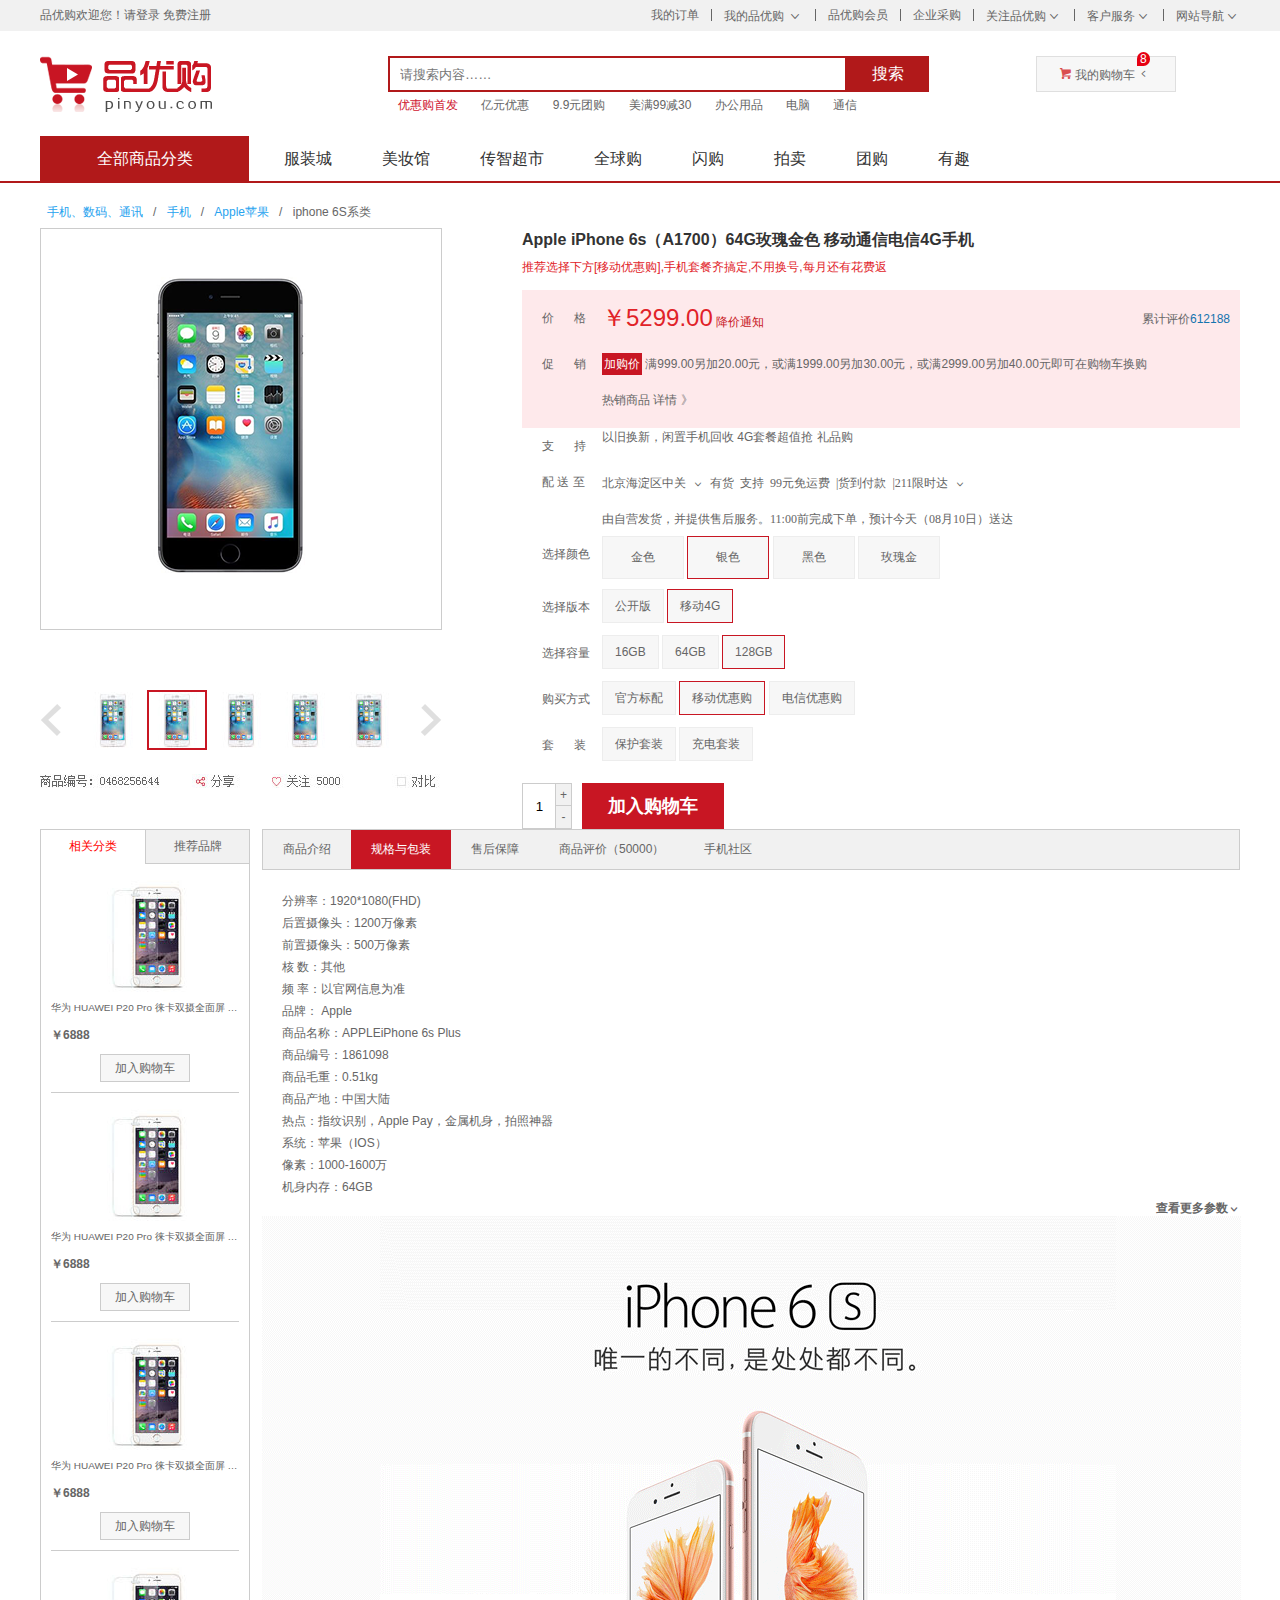
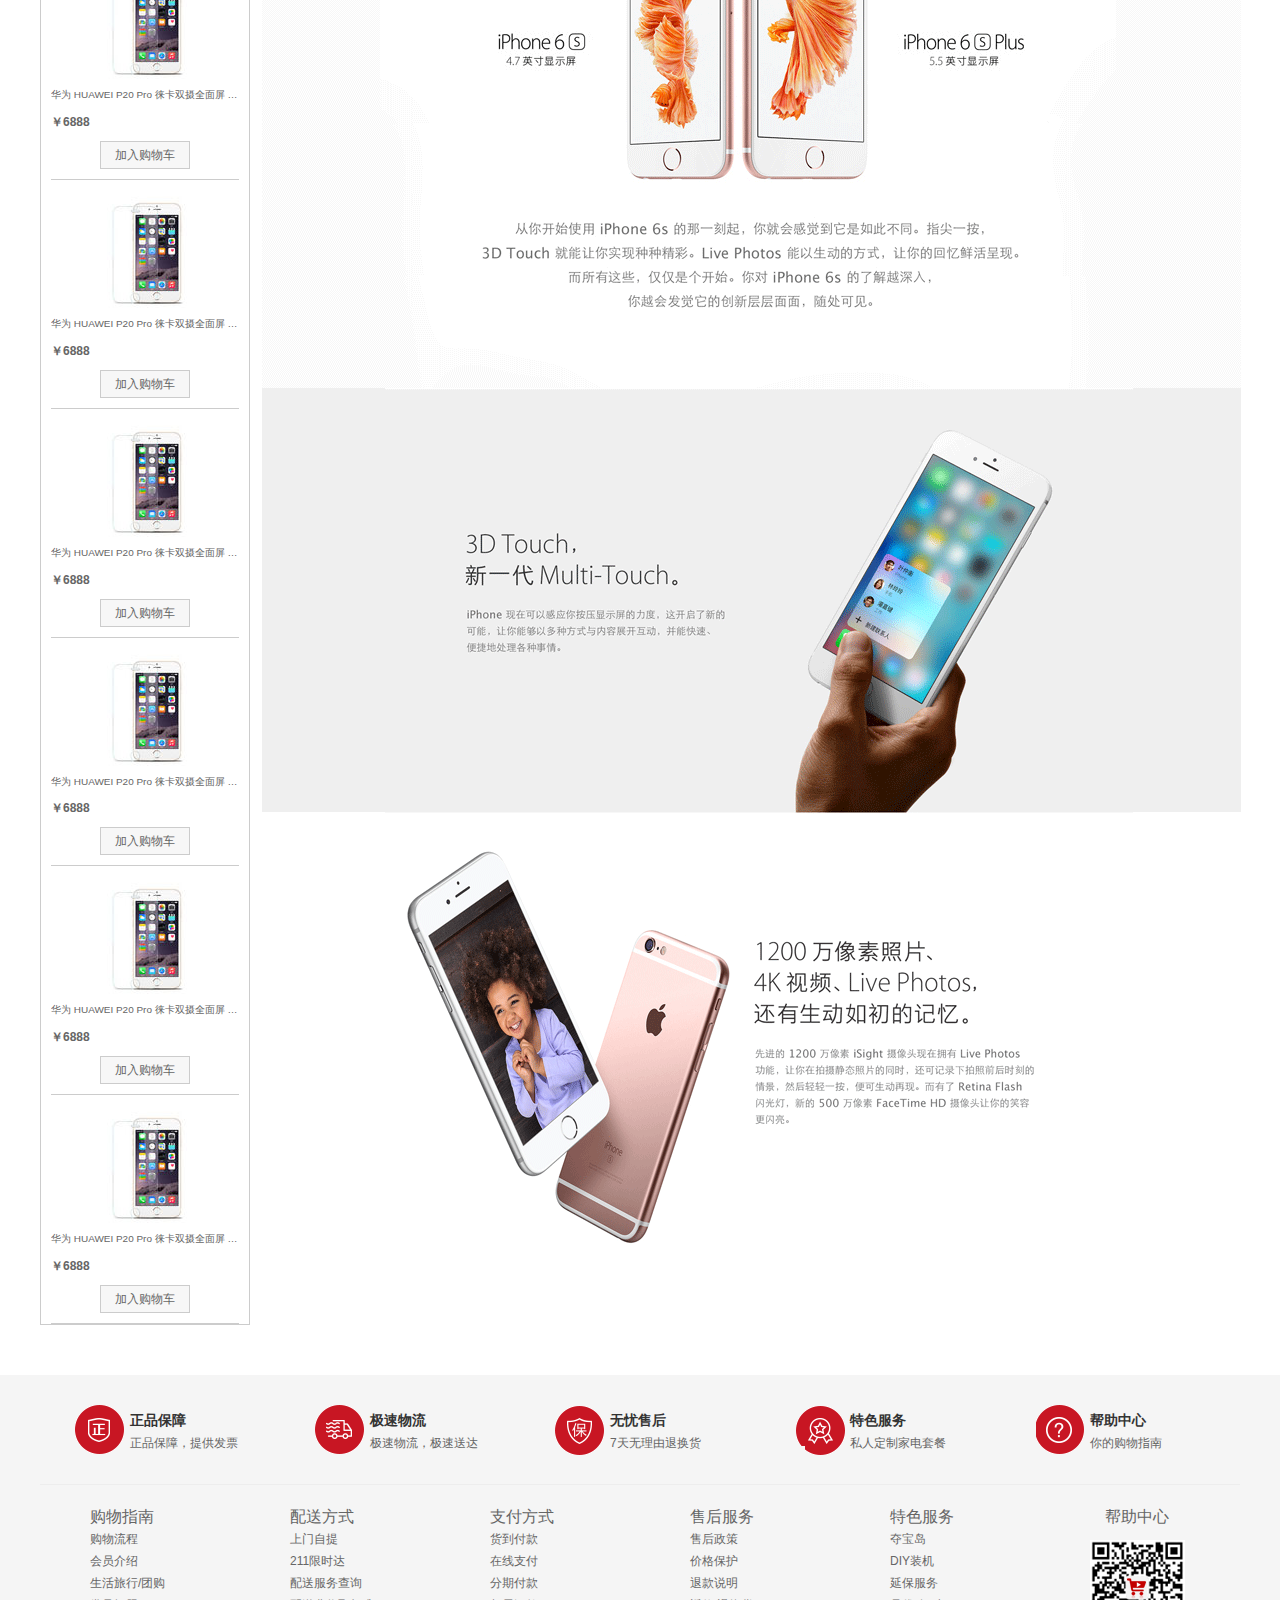
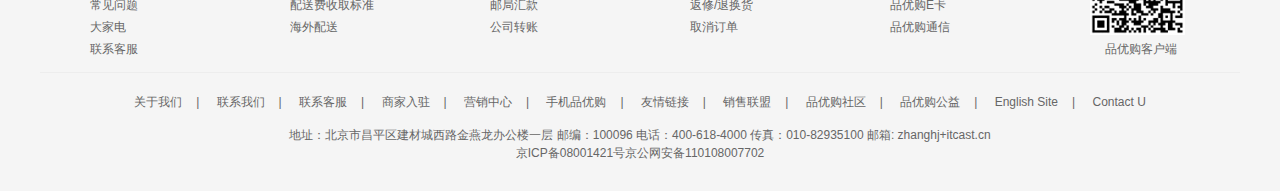
==== detail.html @ 208a44cd "test" ====
<!DOCTYPE html>
<html lang="en">
<head>
	<meta charset="UTF-8">
	<title>手机详情页！</title>
	<meta name="description" content="品优购pyg.COM-专业的综合网上购物商城,销售家电、数码通讯、电脑、家居百货、服装服饰、母婴、图书、食品等数万个品牌优质商品.便捷、诚信的服务,为您提供愉悦的网上购物体验！" />
	<meta name="keywords" content="网上购物,网上商城,手机,电脑,笔记本,MP3,CD,VCD,DV,相机,数码,配件,手表,存储卡,品优购" />
	<!-- 引入favicon.ico网页图标 -->
	<link rel="shortcut icon" href="favicon.ico" type="image/x-icon"/>
	<!-- 引入css 初始化的css文件 -->
	<link rel="stylesheet" href="css/base.css">
	<!-- 引入公共样式的css文件 -->
	<link rel="stylesheet" href="css/common.css">
	<!-- 引入详情页的css文件 -->
	<link rel="stylesheet" href="css/detail.css">
</head>
<body>
	<!-- 顶部快捷导航栏start -->
	<div class="shortcut">
		<div class="w">
			<div class="fl">
				<ul>
					<li>品优购欢迎您！</li>
					<li>
						<a href="login.html">请登录</a>
						<a href="register.html">免费注册</a>
					</li>
				</ul>
			</div>
			<div class="fr">
				<ul>
					<li><a href="#">我的订单</a></li>
					<li class="spacer"></li>
					<li>
						<a href="#">我的品优购</a>
						<i class="icomoon"></i>
					</li>
					<li class="spacer"></li>
					<li><a href="#">品优购会员</a></li>
					<li class="spacer"></li>
					<li><a href="#">企业采购</a></li>
					<li class="spacer"></li>
					<li><a href="#">关注品优购</a><i class="icomoon"></i></li>
					<li class="spacer"></li>
					<li><a href="#">客户服务</a><i class="icomoon"></i></li>
					<li class="spacer"></li>
					<li><a href="#">网站导航</a><i class="icomoon"></i></li>
				</ul>
			</div>
		</div>
	</div>
	<!-- 顶部快捷导航栏end -->
	<!-- header start -->
	
	<div class="header w">
		<!-- logo -->
		<div class="logo">
			<h1>
				<a href="index.html" title="品优购">品优购</a>
			</h1>
		</div>
		<!-- search -->
		<div class="search">
			<input type="text" class="text" placeholder="请搜索内容……">
			<button class="btn">搜索</button>
		</div>
		<!-- hotwords -->
		<div class="hotwords">
			<a href="#" class="stylered">优惠购首发</a>
			<a href="#">亿元优惠</a>
			<a href="#">9.9元团购</a>
			<a href="#">美满99减30</a>
			<a href="#">办公用品</a>
			<a href="#">电脑</a>
			<a href="#">通信</a>
		</div>
		<!-- shopcar -->
		<div class="shopcar">
			<i class="car"></i>我的购物车<i class="arrow"></i>
			<i class="count">8</i>
		</div>
	</div>
	<!-- header end -->
	<!-- nav start -->
	<div class="nav">
		<div class="w">
			<div class="dropdown fl">
				<div class="dt">全部商品分类</div>
				<div class="dd" style="display: none">
					<ul>
						<li class="menu_item"><a href="#">家用电器</a><i></i></li>
						<li class="menu_item">
							<a href="#">手机</a>、
							<a href="#">数码</a>、
							<a href="#">通信</a>
							<i></i>
						</li>
						<li class="menu_item">
							<a href="#">电脑</a>、
							<a href="#">办公</a>
							<i></i>
						</li>
						<li class="menu_item">
							<a href="#">家居</a>、
							<a href="#">家具</a>、
							<a href="#">家装</a>、
							<a href="#">厨具</a>
							<i></i>
						</li>
						<li class="menu_item">
							<a href="#">男装</a>、
							<a href="#">女装</a>、
							<a href="#">童装</a>、
							<a href="#">内衣</a>			
							<i></i>
						</li>
						<li class="menu_item">
							<a href="#">个户化妆</a>、
							<a href="#">清洁用品</a>、
							<a href="#">宠物</a>
							<i></i>
						</li>
						<li class="menu_item">
							<a href="#">鞋靴</a>、
							<a href="#">箱包</a>、
							<a href="#">珠宝</a>、
							<a href="#">奢侈品</a>
							<i></i>
						</li>
						<li class="menu_item">
							<a href="#">运动户外</a>、
							<a href="#">钟表</a>
							<i></i>
						</li>
						<li class="menu_item">
							<a href="#">汽车</a>、
							<a href="#">汽车用品</a>
							<i></i>
						</li>
						<li class="menu_item">
							<a href="#">母婴</a>、
							<a href="#">玩具乐器</a>
							<i></i>
						</li>
						<li class="menu_item">
							<a href="#">食品</a>、
							<a href="#">酒类</a>、
							<a href="#">生鲜</a>、
							<a href="#">特产</a>
							<i></i>
						</li>
						<li class="menu_item">
							<a href="#">医药保健</a>
							<i></i>
						</li>
						<li class="menu_item">
							<a href="#">图书</a>、
							<a href="#">音像</a>、
							<a href="#">电子书</a>
							<i></i>
						</li>
						<li class="menu_item">
							<a href="#">彩票</a>、
							<a href="#">旅行</a>、
							<a href="#">充值</a>、
							<a href="#">票务</a>
							<i></i>
						</li>
						<li class="menu_item">
							<a href="#">理财</a>、
							<a href="#">众筹</a>、
							<a href="#">白条</a>、
							<a href="#">保险</a>
							<i></i>
						</li>
					</ul>
				</div>
			</div>
			<div class="navitems fl">
				<ul>
					<li><a href="#">服装城</a></li>
					<li><a href="#">美妆馆</a></li>
					<li><a href="#">传智超市</a></li>
					<li><a href="#">全球购</a></li>
					<li><a href="#">闪购</a></li>
					<li><a href="#">拍卖</a></li>
					<li><a href="#">团购</a></li>
					<li><a href="#">有趣</a></li>
				</ul>
			</div>
		</div>
	</div>
	<!-- nav end -->

	<!-- 详情页内容 start -->
	<div class="de_container w">
		<!-- 面包屑导航 -->
		<div class="crumb_wrap">
			<a href="#">手机、数码、通讯</a>/
			<a href="#">手机</a>/
			<a href="#">Apple苹果</a>/
			<a href="#">iphone 6S系类</a>
		</div>
		<!-- 产品介绍模块 -->
		<div class="product_intro clearfix">
			<!-- 预览区域 -->
			<div class="preview_wrap fl">
				<div class="preview_img">
					<img src="upload/s3.png" alt="">
				</div>
				<div class="preview_list">
					<a href="#" class="arrow_prev"></a>
					<a href="#" class="arrow_next"></a>
					<ul class="list_item">
						<li>
							<img src="upload/pre.jpg" alt="">
						</li>
						<li class="current">
							<img src="upload/pre.jpg" alt="">
						</li>
						<li>
							<img src="upload/pre.jpg" alt="">
						</li>
						<li>
							<img src="upload/pre.jpg" alt="">
						</li>
						<li>
							<img src="upload/pre.jpg" alt="">
						</li>
					</ul>
					<div class="downdetail">
						<img src="upload/detail.jpg" alt="">
					</div>
				</div>
			</div>
			<!-- 产品详细信息 -->
			<div class="itemInfo_wrap fr">
				<div class="sku_name">
					Apple iPhone 6s（A1700）64G玫瑰金色 移动通信电信4G手机
				</div>
				<div class="news">
					推荐选择下方[移动优惠购],手机套餐齐搞定,不用换号,每月还有花费返
				</div>
				<div class="summary">
					<dl class="summary_price">
						<dt>价&nbsp;&nbsp;&nbsp;&nbsp;&nbsp;&nbsp;格</dt>
						<dd>
							<i class="price">￥5299.00</i> 
							<a href="#">降价通知</a> 
							<div class="remark">累计评价<i>612188</i></div>
						</dd>
					</dl>
					<dl class="summary_promottion">
						<dt>促&nbsp;&nbsp;&nbsp;&nbsp;&nbsp;&nbsp;销</dt>
						<dd>
							<em>加购价</em>
							满999.00另加20.00元，或满1999.00另加30.00元，或满2999.00另加40.00元即可在购物车换购热销商品  详情 》
						</dd>
					</dl>
					<dl class="summary_support">
						<dt>支&nbsp;&nbsp;&nbsp;&nbsp;&nbsp;&nbsp;持</dt>
						<dd>以旧换新，闲置手机回收  4G套餐超值抢  礼品购</dd>
					</dl>
					<dl class="summary_stock">
						<dt>配 送 至</dt>
						<dd>北京海淀区中关     有货    支持  99元免运费 |货到付款 |211限时达   <br>由自营发货，并提供售后服务。11:00前完成下单，预计今天（08月10日）送达</dd>
					</dl>
					<dl class="choose_color">
						<dt>选择颜色</dt>
						<dd>
							<a href="javascript:;">金色</a>
							<a href="javascript:;" class="current">银色</a>
							<a href="javascript:;">黑色</a>
							<a href="javascript:;">玫瑰金</a>
						</dd>
					</dl>
					<dl class="choose_version">
						<dt>选择版本</dt>
						<dd>
							<a href="javascript:;">公开版</a>
							<a href="javascript:;" class="current">移动4G</a>
						</dd>
					</dl>
					<dl class="choose_rom">
						<dt>选择容量</dt>
						<dd>
							<a href="javascript:;">16GB</a>
							<a href="javascript:;">64GB</a>
							<a href="javascript:;" class="current">128GB</a>
						</dd>
					</dl>
					<dl class="choose_type">
						<dt>购买方式</dt>
						<dd>
							<a href="javascript:;">官方标配</a>
							<a href="javascript:;" class="current">移动优惠购</a>
							<a href="javascript:;">电信优惠购</a>
						</dd>
					</dl>
					<dl class="choose_taozhuang">
						<dt>套&nbsp;&nbsp;&nbsp;&nbsp;&nbsp;&nbsp;装</dt>
						<dd>
							<a href="javascript:;">保护套装</a>
							<a href="javascript:;">充电套装</a>
						</dd>
					</dl>
					<div class="choose_btns">
						<div class="choose_amount">
							<input type="text" value="1">
							<a href="javascript:;" class="add">+</a>
							<a href="javascript:;" class="reduce">-</a>
						</div>
						<a href="#" class="addcar">加入购物车</a>
					</div>
				</div>
			</div>
		</div>
		<!-- 产品细节模块 -->
		<div class="product_detail clearfix">
			<div class="aside fl">
				<div class="tab_list">
					<ul>
						<li class="first_tab current">相关分类</li>
						<li class="second_tab">推荐品牌</li>
					</ul>
				</div>
				<div class="tab_con">
					<ul>
						<li>
							<img src="upload/aside_img.jpg" alt="">
							<h5>华为 HUAWEI P20 Pro 徕卡双摄全面屏 DXO评分第一</h5>
							<div class="aside_price">￥6888</div>
							<a href="#" class="as_addcar">加入购物车</a>
						</li>
						<li>
							<img src="upload/aside_img.jpg" alt="">
							<h5>华为 HUAWEI P20 Pro 徕卡双摄全面屏 DXO评分第一</h5>
							<div class="aside_price">￥6888</div>
							<a href="#" class="as_addcar">加入购物车</a>
						</li>
						<li>
							<img src="upload/aside_img.jpg" alt="">
							<h5>华为 HUAWEI P20 Pro 徕卡双摄全面屏 DXO评分第一</h5>
							<div class="aside_price">￥6888</div>
							<a href="#" class="as_addcar">加入购物车</a>
						</li>
						<li>
							<img src="upload/aside_img.jpg" alt="">
							<h5>华为 HUAWEI P20 Pro 徕卡双摄全面屏 DXO评分第一</h5>
							<div class="aside_price">￥6888</div>
							<a href="#" class="as_addcar">加入购物车</a>
						</li>
						<li>
							<img src="upload/aside_img.jpg" alt="">
							<h5>华为 HUAWEI P20 Pro 徕卡双摄全面屏 DXO评分第一</h5>
							<div class="aside_price">￥6888</div>
							<a href="#" class="as_addcar">加入购物车</a>
						</li>
						<li>
							<img src="upload/aside_img.jpg" alt="">
							<h5>华为 HUAWEI P20 Pro 徕卡双摄全面屏 DXO评分第一</h5>
							<div class="aside_price">￥6888</div>
							<a href="#" class="as_addcar">加入购物车</a>
						</li>
						<li>
							<img src="upload/aside_img.jpg" alt="">
							<h5>华为 HUAWEI P20 Pro 徕卡双摄全面屏 DXO评分第一</h5>
							<div class="aside_price">￥6888</div>
							<a href="#" class="as_addcar">加入购物车</a>
						</li>
						<li>
							<img src="upload/aside_img.jpg" alt="">
							<h5>华为 HUAWEI P20 Pro 徕卡双摄全面屏 DXO评分第一</h5>
							<div class="aside_price">￥6888</div>
							<a href="#" class="as_addcar">加入购物车</a>
						</li>
						<li>
							<img src="upload/aside_img.jpg" alt="">
							<h5>华为 HUAWEI P20 Pro 徕卡双摄全面屏 DXO评分第一</h5>
							<div class="aside_price">￥6888</div>
							<a href="#" class="as_addcar">加入购物车</a>
						</li>
					</ul>
				</div>
			</div>
			<div class="detail fr">
				<div class="detail_tab_list">
					<ul>
						<li>商品介绍</li>
						<li class="current">规格与包装</li>
						<li>售后保障</li>
						<li>商品评价（50000）</li>
						<li>手机社区</li>
					</ul>
				</div>
				<div class="detail_tab_con">
					<div class="item">
						<ul class="item_info">
							<li>分辨率：1920*1080(FHD)</li>
							<li>后置摄像头：1200万像素</li>
							<li>前置摄像头：500万像素</li>
							<li>核 数：其他</li>
							<li>频 率：以官网信息为准</li>
							<li>品牌： Apple</li>
							<li>商品名称：APPLEiPhone 6s Plus</li>
							<li>商品编号：1861098</li>
							<li>商品毛重：0.51kg</li>
							<li>商品产地：中国大陆</li>
							<li>热点：指纹识别，Apple Pay，金属机身，拍照神器</li>
							<li>系统：苹果（IOS）</li>
							<li>像素：1000-1600万</li>
							<li>机身内存：64GB</li>
						</ul>
						<p>
							<a href="#" class="more">查看更多参数</a>
						</p>
						<img src="upload/intro01.png" alt="">
						<img src="upload/intro02.png" alt="">
						<img src="upload/intro03.png" alt="">
					</div>
				</div>
			</div>
		</div>
	</div>
	<!-- 详情页内容 end -->

	<!-- footer start -->
	<div class="footer">
		<div class="w">
			<!-- mod_service start -->
			<div class="mod_service">
				<ul>
					<li>
						<i class="mod_service_icon mod_service_zheng"></i>
						<div class="mod_service_tit">
							<h5>正品保障</h5>
							<p>正品保障，提供发票</p>
						</div>
					</li>
					<li>
						<i class="mod_service_icon mod_service_kuai"></i>
						<div class="mod_service_tit">
							<h5>极速物流</h5>
							<p>极速物流，极速送达</p>
						</div>
					</li>
					<li>
						<i class="mod_service_icon mod_service_bao"></i>
						<div class="mod_service_tit">
							<h5>无忧售后</h5>
							<p>7天无理由退换货</p>
						</div>
					</li>
					<li>
						<i class="mod_service_icon mod_service_special"></i>
						<div class="mod_service_tit">
							<h5>特色服务</h5>
							<p>私人定制家电套餐</p>
						</div>
					</li>
					<li>
						<i class="mod_service_icon mod_service_help"></i>
						<div class="mod_service_tit">
							<h5>帮助中心</h5>
							<p>你的购物指南</p>
						</div>
					</li>
				</ul>
			</div>
			<!-- mod_help start -->
			<div class="mod_help">
				<dl class="mod_help_item">
					<dt><a href="#">购物指南</a></dt>
					<dd><a href="#">购物流程</a></dd>
					<dd><a href="#">会员介绍</a></dd>
					<dd><a href="#">生活旅行/团购</a></dd>
					<dd><a href="#">常见问题</a></dd>
					<dd><a href="#">大家电</a></dd>
					<dd><a href="#">联系客服</a></dd>
				</dl>
				<dl class="mod_help_item">
					<dt><a href="#">配送方式</a></dt>
					<dd><a href="#">上门自提</a></dd>
					<dd><a href="#">211限时达</a></dd>
					<dd><a href="#">配送服务查询</a></dd>
					<dd><a href="#">配送费收取标准</a></dd>
					<dd><a href="#">海外配送</a></dd>
				</dl>
				<dl class="mod_help_item">
					<dt><a href="#">支付方式</a></dt>
					<dd><a href="#">货到付款</a></dd>
					<dd><a href="#">在线支付</a></dd>
					<dd><a href="#">分期付款</a></dd>
					<dd><a href="#">邮局汇款</a></dd>
					<dd><a href="#">公司转账</a></dd>
				</dl>
				<dl class="mod_help_item">
					<dt><a href="#">售后服务</a></dt>
					<dd><a href="#">售后政策</a></dd>
					<dd><a href="#">价格保护</a></dd>
					<dd><a href="#">退款说明</a></dd>
					<dd><a href="#">返修/退换货</a></dd>
					<dd><a href="#">取消订单</a></dd>
				</dl>
				<dl class="mod_help_item">
					<dt><a href="#">特色服务</a></dt>
					<dd><a href="#">夺宝岛</a></dd>
					<dd><a href="#">DIY装机</a></dd>
					<dd><a href="#">延保服务</a></dd>
					<dd><a href="#">品优购E卡</a></dd>
					<dd><a href="#">品优购通信</a></dd>
				</dl>
				<dl class="mod_help_item mod_help_app">
					<dt><a href="">帮助中心</a></dt>
					<dd>
						<img src="upload/QRcode.png" alt="">
						<p>品优购客户端</p>
					</dd>
				</dl>
			</div>
			<!-- mod_copyright start-->
			<div class="mod_copyright">
				<p class="mod_copyright_links">
					<a href="#">关于我们</a>|
					<a href="#">联系我们</a>|
					<a href="#">联系客服</a>|
					<a href="#">商家入驻</a>|
					<a href="#">营销中心</a>|
					<a href="#">手机品优购</a>|
					<a href="#">友情链接</a>|
					<a href="#">销售联盟</a>|
					<a href="#">品优购社区</a>|
					<a href="#">品优购公益</a>|
					<a href="#">English Site</a>|
					<a href="#">Contact U</a>
				</p>
				<p class="mod_copyright_info">
					地址：北京市昌平区建材城西路金燕龙办公楼一层 邮编：100096 电话：400-618-4000 传真：010-82935100 邮箱: zhanghj+itcast.cn<br />
					京ICP备08001421号京公网安备110108007702
				</p>
			</div>
		</div>
	</div>
	<!-- footer end --> 
</body>
</html>
---- css/base.css ----
﻿/*清除元素默认的内外边距  */
* {
    margin: 0;
    padding: 0
}
/*让所有斜体 不倾斜*/
em,
i {
    font-style: normal;
}
/*去掉列表前面的小点*/
li {
    list-style: none;
}
/*图片没有边框   去掉图片底侧的空白缝隙*/
img {
    border: 0;  /*ie6*/
    vertical-align: middle;
}
/*让button 按钮 变成小手*/
button {
    cursor: pointer;
}
/*取消链接的下划线*/
a {
    color: #666;
    text-decoration: none;
}

a:hover {
    color: #e33333;
}

button,
input {
    font-family: 'Microsoft YaHei', 'Heiti SC', tahoma, arial, 'Hiragino Sans GB', \\5B8B\4F53, sans-serif;
    /*取消轮廓线*/
    outline: none;
}

body {
    background-color: #fff;
    font: 12px/1.5 'Microsoft YaHei', 'Heiti SC', tahoma, arial, 'Hiragino Sans GB', \\5B8B\4F53, sans-serif;
    color: #666
}

.hide,
.none {
    display: none;
}
/*清除浮动*/
.clearfix:after {
    visibility: hidden;
    clear: both;
    display: block;
    content: ".";
    height: 0
}

.clearfix {
    *zoom: 1
}
---- css/common.css ----
/*公共样式*/
.fl {
	float: left;
}
.fr {
	float: right;
}
@font-face {
	font-family: 'icomoon';
	src:  url('../fonts/icomoon.eot?3a2xdr');
	src:  url('../fonts/icomoon.eot?3a2xdr#iefix') format('embedded-opentype'),
    url('../fonts/icomoon.ttf?3a2xdr') format('truetype'),
    url('../fonts/icomoon.woff?3a2xdr') format('woff'),
    url('../fonts/icomoon.svg?3a2xdr#icomoon') format('svg');
    font-weight: normal;
    font-style: normal;
}
.icomoon {
	font-family: 'icomoon';
	font-size: 16px;
	line-height: 26px;
}
/*版心*/
.w {
	width: 1200px;
	margin: 0 auto;
}
.stylered {
	color: #cf142f;
}
.spacer {
	width: 1px;
	height: 12px;
	background-color: #666;
	margin: 9px 12px 0;
}
.shortcut {
	height: 31px;
	line-height: 31px;
	background-color: #f1f1f1;
}
.shortcut li {
	float: left;
}
.header {
	position: relative;
	height: 105px;
}
.logo {
	position: absolute;
	top: 25px;
	left: 0;
	width: 175px;
	height: 56px;
}
.logo a {
	display: block;
	/*overflow: hidden;*/
	width: 175px;
	height: 56px;
	background: url(../img/logo.png) no-repeat;
	/*text-indent: -9999px;*/
	font-size: 0;
}
.search {
	position: absolute;
	top: 25px;
	left: 348px;

}
.search .text {
	float: left;
	width: 445px;
	height: 32px;
	border: 2px solid #b1191a;
	padding-left: 10px;
	color: #ccc;
}
.search .btn {
	float: left;
	height: 36px;
	width: 82px;
	background-color: #b1191a;
	border: 0;
	font-size: 16px;
	color: #fff;
}
.hotwords {
	position: absolute;
	top: 65px;
	left: 348px;
}
.hotwords a {
	margin: 0 10px;
}
.shopcar {
	position: absolute;
	top: 25px;
	right: 64px;
	width: 138px;
	height: 34px;
	line-height: 34px;
	border: 1px solid #dfdfdf;
	background-color: #f7f7f7;
	text-align: center;
}
.shopcar .car {
	font-family: 'icomoon';
	color: #d94f4f;
	margin-right: 3px;
}
.shopcar .arrow {
	font-family: 'icomoon';
	margin-left: 5px;
}
.shopcar .count {
	position: absolute;
	top: -5px;
	left: 100px;
	height: 14px;
	line-height: 14px;
	padding: 0 3px;
	color: #fff;
	background-color: #e60012;
	border-radius: 7px 7px 7px 0;
}
.nav {
	height: 45px;
	border-bottom: 2px solid #b1191a;
}
.nav .dropdown {
	width: 209px;
	height: 45px;
	background-color: #ccc;
}
.dropdown .dt {
	width: 100%;
	height: 100%;
	background-color: #b1191a;
	font-size: 16px;
	color: #fff;
	text-align: center;
	line-height: 45px;
}
.dropdown .dd {
	height: 465px;
	background-color: #c81623;
	margin-top: 2px;
}
.menu_item {
	height: 31px;
	line-height: 31px;
	margin-left: 1px;
	padding: 0 10px;
	color: #fff;
	transition: all 0.4s;
}
.menu_item:hover {
	background-color: #fff;
	color: #c81623;
	padding-left: 20px;
}
.menu_item a {
	font-style: 14px;
	color: #fff;
}
.menu_item:hover a {
	color: #c81623;
}
.menu_item i {
	float: right;
	font-family: 'icomoon';
	font-size: 18px;
	color: #fff;
}
.navitems {
	margin-left: 10px;
}
.navitems li {
	float: left;
}
.navitems li a {
	display: block;
	padding: 0 25px;
	height: 45px;
	line-height: 45px;
	font-size: 16px;
	color: #333;
}
.footer {
	height: 386px;
	background-color: #f5f5f5;
	padding-top: 30px;
}
.mod_service {
	height: 79px;
	background-color: #f5f5f5;
	border-bottom: 1px solid #ededed;
}
.mod_service li {
	width: 240px;
	height: 79px;
	float: left;
}
.mod_service_icon {
	float: left;
	height: 50px;
	width: 50px;
	background: url(../img/icons.png) no-repeat;
	margin-left: 35px;
}
.mod_service_zheng {
	background-position: -253px -3px;
}
.mod_service_kuai {
	background-position: -255px -54px;
}
.mod_service_bao {
	background-position: -257px -105px;
}
.mod_service_special {
	background-position: -257px -156px;
}
.mod_service_help {
	background-position: -257px -209px;
}
.mod_service_tit {
	float: left;
	margin-left: 5px;
}
.mod_service_tit h5 {
	margin: 5px 0 3px;
	font-size: 14px;
	color: #333;
}
.mod_service_tit p {
	font-size: 12px;
	color: #666;
}
.mod_help {
	height: 187px;
	border-bottom: 1px solid #ededed;
}
.mod_help_item {
	float: left;
	box-sizing: border-box;
	width: 200px;
	padding: 20px 0 0 50px;
}
.mod_help_item dt {
	height: 25px;
	font-size: 16px;
}
.mod_help_item dd {
	height: 22px;
}
.mod_help_app dt,
.mod_help_app p {
	padding-left: 15px;
}
.mod_help_app img {
	margin: 10px 0 5px;
}
.mod_copyright {
	text-align: center;
}
.mod_copyright_links {
	margin: 20px 0 15px 0;
}
.mod_copyright_links a {
	padding: 0 14px;
}
.mod_copyright_info {
	line-height: 18px;
}
---- css/detail.css ----
/*详情页*/
.de_container {
	margin-top: 20px;
}
.crumb_wrap {
	height: 25px;
}
.crumb_wrap a {
	margin: 0 10px 0 7px;
	color: #28a3ef;
}
.crumb_wrap a:nth-child(4) {
	color: #666;
}
.crumb_wrap a:hover {
	text-decoration: underline;
}
.preview_wrap {
	width: 402px;
	height: 590px;
}
.preview_img {
	height: 400px;
	border: 1px solid #ccc;
}
.preview_list {
	position: relative;
	height: 60px;
	margin-top: 60px;
}
.list_item {
	width: 320px;
	height: 60px;
	margin: 0 auto;
}
.list_item li {
	float: left;
	width: 56px;
	height: 56px;
	border: 2px solid transparent;
	margin: 0 2px;
}
.list_item li.current {
	border-color: #c81623;
}
.arrow_prev,
.arrow_next {
	position: absolute;
	top: 50%;
	margin-top: -16px;
	width: 22px;
	height: 32px;
	background-color: pink;
}
.arrow_prev {
	left: 0;
	background: url(../img/arrow-prev.png) no-repeat;
}
.arrow_next {
	right: 0;
	background: url(../img/arrow-next.png) no-repeat;
}
.itemInfo_wrap {
	width: 718px;
}
.sku_name {
	height: 30px;
	font-size: 16px;
	font-weight: 700;
	color: #333;
}
.news {
	height: 32px;
	color: #e12228;
}
.summary dl {
	overflow: hidden;
}
.summary dt,
.summary dd {
	float: left;	
}
.summary dt {
	width: 60px;
	line-height: 36px;
	padding-left: 10px;
}
.summary_price,
.summary_promottion {
	position: relative;
	padding: 10px;
	background-color: #fee9eb;
}
.price {
	font-size: 24px;
	color: #e12228;
}
.summary_price a {
	color: #c81623;
}
.remark {
	position: absolute;
	right: 10px;
	top: 20px;
}
.remark i {
	color: #1474af;
}
.summary_promottion {
	padding-top: 0;
}
.summary_promottion dd {
	width: 553px;
	line-height: 36px;
}
.summary_promottion em {
	display: inline-block;
	width: 40px;
	height: 22px;
	line-height: 22px;
	background-color: #c81623;
	text-align: center;
	color: #fff;
}
.summary_support dt,
.summary_stock dt,
.choose_color dt,
.choose_version dt,
.choose_rom dt,
.choose_type dt,
.choose_taozhuang dt {
	margin-left: 10px;
}
,

.summary_support dd {
	line-height: 36px;
}
.summary_stock dd {
	font-family: 'icomoon';
	line-height: 36px;
}
.choose_color a {
	display: inline-block;
	width: 80px;
	height: 41px;
	line-height: 41px;
	background-color: #f7f7f7;
	border: 1px solid #ededed;
	text-align: center;
}
.summary a.current {
	border-color: #c81623;
}
.choose_version,
.choose_rom,
.choose_type,
.choose_taozhuang {
	margin: 10px 0;
}
.choose_version a,
.choose_rom a,
.choose_type a,
.choose_taozhuang a {
	display: inline-block;
	height: 32px;
	line-height: 32px;
	padding: 0 12px;
	background-color: #f7f7f7;
	border: 1px solid #ededed;
	text-align: center;
}
.choose_btns {
	margin-top: 20px;
}
.choose_amount {
	position: relative;
	float: left;
	width: 50px;
	height: 46px;
}
.choose_amount input {
	width: 33px;
	height: 44px;
	border: 1px solid #ccc;
	text-align: center;
}
.add,
.reduce {
	position: absolute;
	width: 15px;
	height: 22px;
	line-height: 22px;
	text-align: center;
	border: 1px solid #ccc;
	background-color: #f1f1f1;
	right: 0;
}
.add {
	top: 0;
}
.reduce {
	bottom: 0;
	/*禁止鼠标样式*/
	cursor: not-allowed;
}
.addcar {
	float: left;
	width: 142px;
	height: 46px;
	line-height: 46px;
	background-color: #c81623;
	text-align: center;
	font-size: 18px;
	color: #fff;
	margin-left: 10px;
	font-weight: 700;
}
.aside {
	width: 208px;
	border: 1px solid #ccc;
}
.tab_list {
	overflow: hidden;
	height: 34px;
}
.tab_list li {
	float: left;
	background-color: #f1f1f1;
	border-bottom: 1px solid #ccc;
	height: 33px;
	line-height: 33px;
	text-align: center;
}
/*鼠标点击li变化是样式*/
.tab_list .current {
	background-color: #fff;
	border-bottom: 0;
	color: red;
}
.first_tab {
	width: 104px;
}
.second_tab {
	width: 103px;
	border-left: 1px solid #ccc;
}
.tab_con {
	padding: 0 10px;
}
.tab_con li {
	border-bottom: 1px solid #ccc;
}
.tab_con li h5 {
	white-space: nowrap;
	overflow: hidden;
	text-overflow: ellipsis;
	font-weight: 400;
}
.aside_price {
	font-weight: 700;
	margin: 10px 0;
}
.as_addcar {
	display: block;
	width: 88px;
	height: 26px;
	line-height: 26px;
	border: 1px solid #ccc;
	background-color: #f7f7f7;
	margin: 10px auto;
	text-align: center;
}
.detail {
	width: 978px;
}
.detail_tab_list {
	height: 39px;
	border: 1px solid #ccc;
	background-color: #f1f1f1;
}
.detail_tab_list li {
	float: left;
	height: 39px;
	line-height: 39px;
	padding: 0 20px;
	text-align: center;
	cursor: pointer;
}
.detail_tab_list .current {
	background-color: #c81623;
	color: #fff;
}
.item_info {
	padding: 20px 0 0 20px;
}
.item_info li {
	line-height: 22px;
}
.more {
	float: right;
	font-weight: 700;
	font-family: 'icomoon';
}
.product_detail {
	margin-bottom: 50px;
}
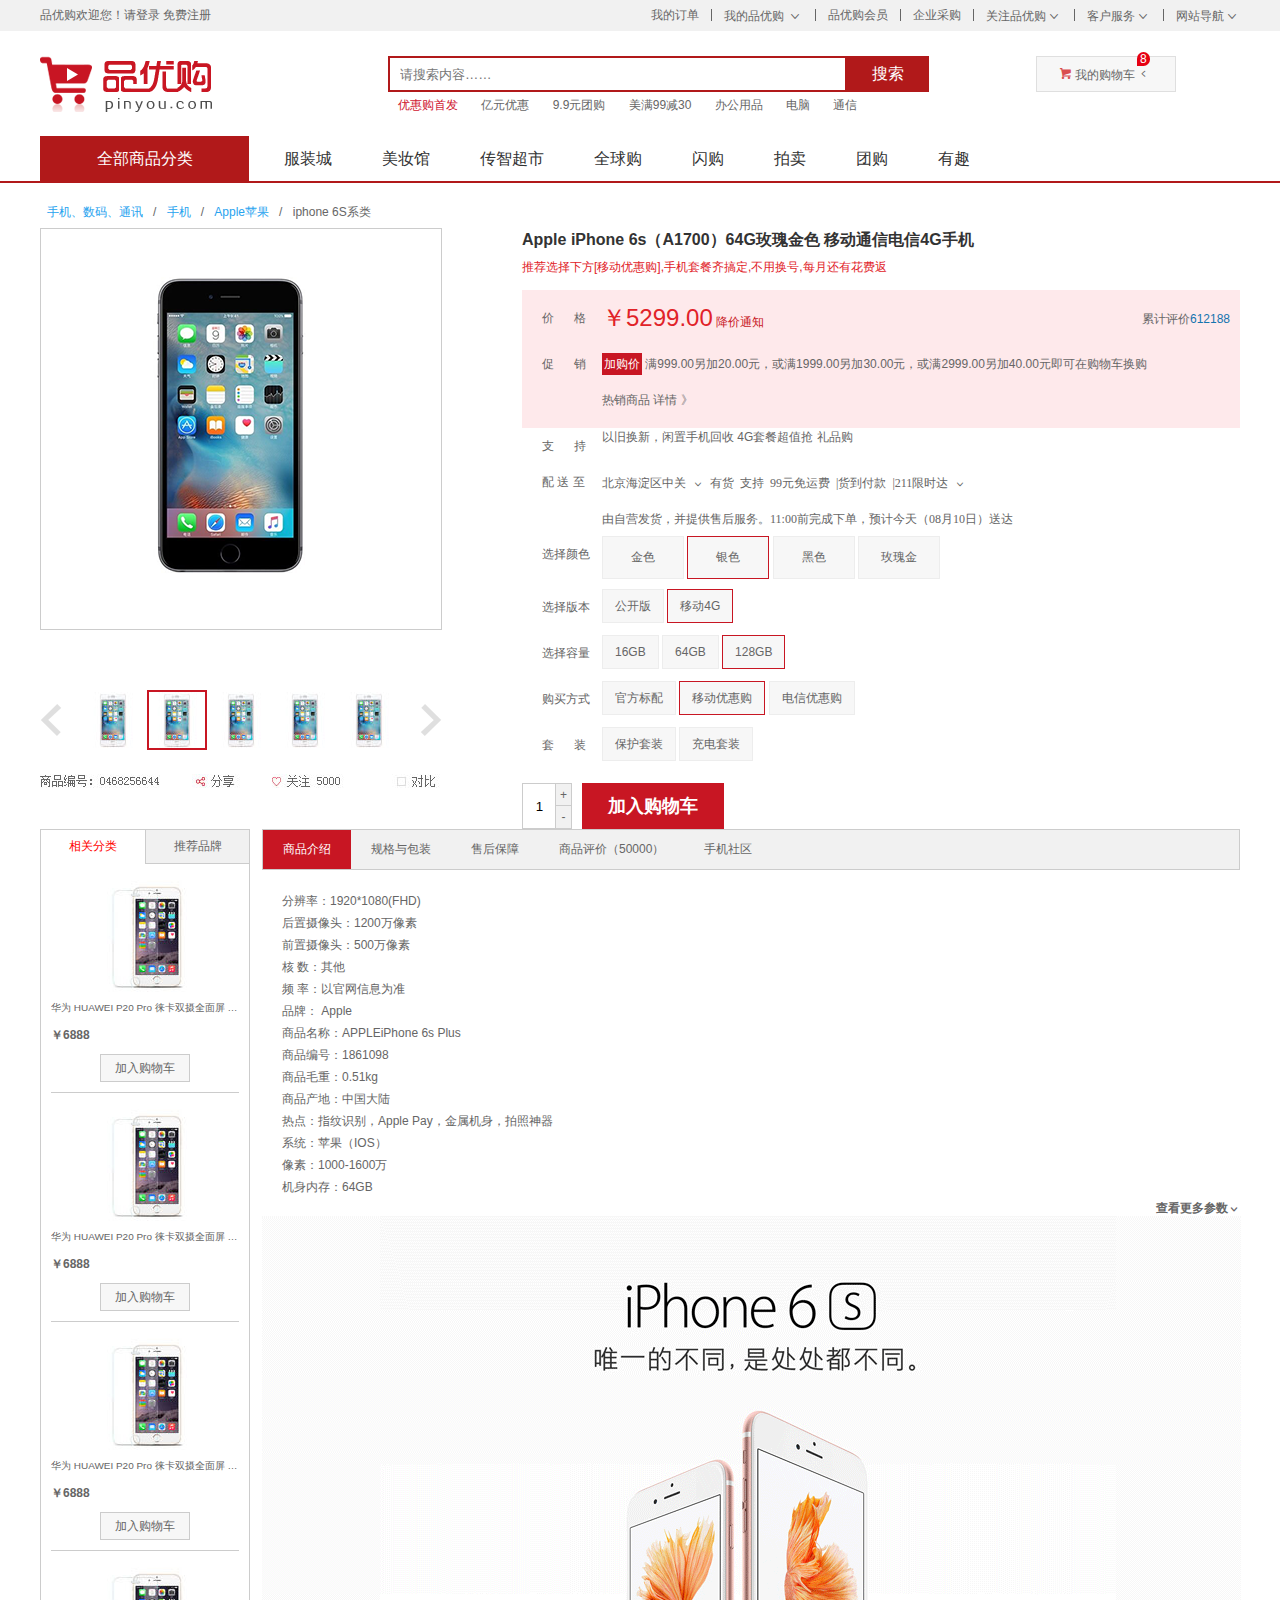
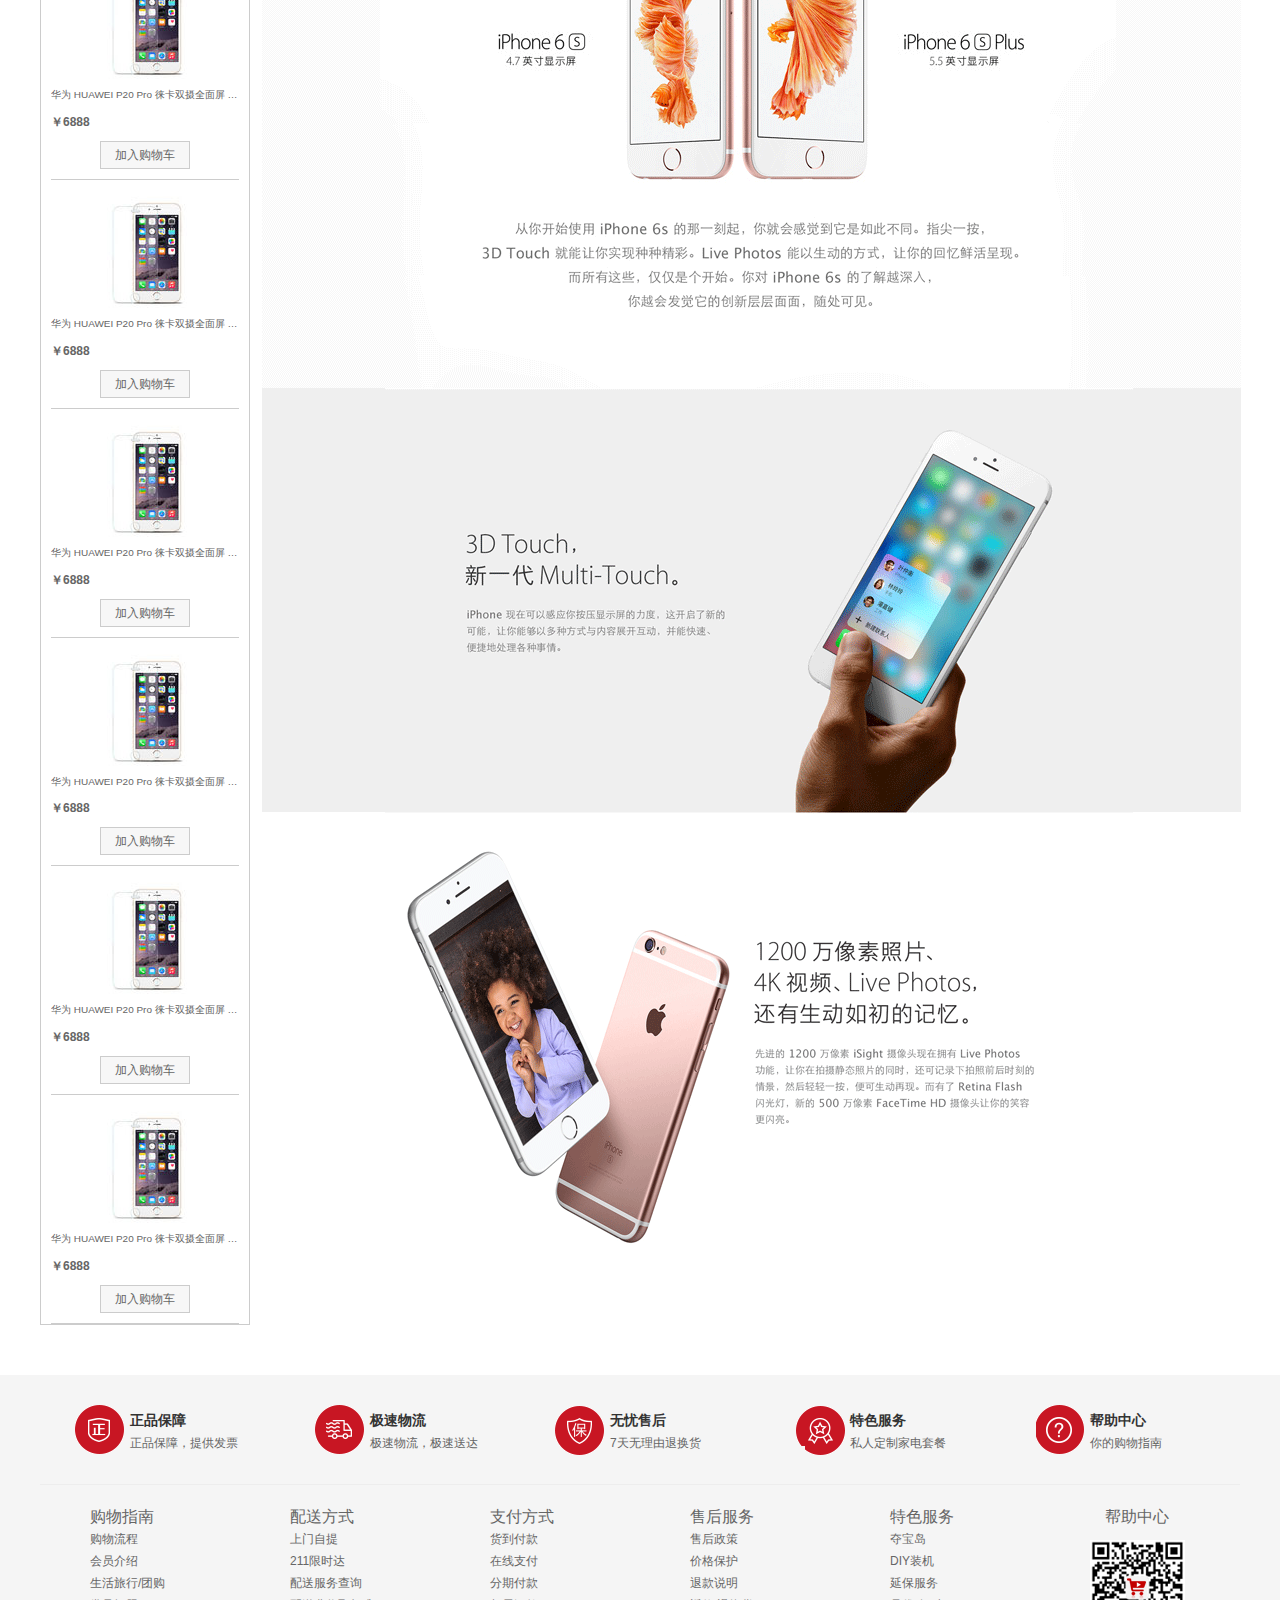
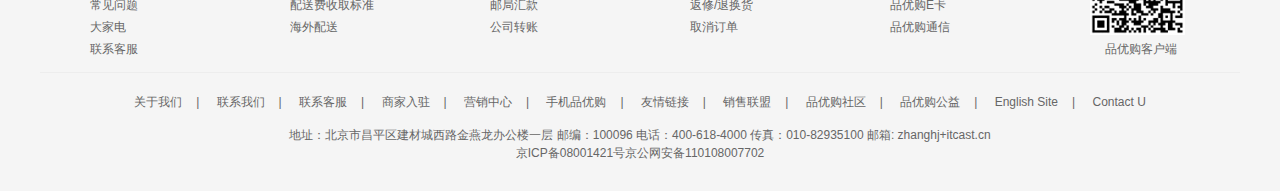
==== commit 4d88fb6b: "first change" ====
--- a/detail.html
+++ b/detail.html
@@ -13,6 +13,8 @@
 	<link rel="stylesheet" href="css/common.css">
 	<!-- 引入详情页的css文件 -->
 	<link rel="stylesheet" href="css/detail.css">
+	<!-- 引入detail.js -->
+	<script src="js/detail.js"></script>
 </head>
 <body>
 	<!-- 顶部快捷导航栏start -->
@@ -207,6 +209,10 @@
 			<div class="preview_wrap fl">
 				<div class="preview_img">
 					<img src="upload/s3.png" alt="">
+					<div class="mask">1</div>
+					<div class="big">
+						<img src="upload/big.jpg" alt="" class="bigImg">
+					</div>
 				</div>
 				<div class="preview_list">
 					<a href="#" class="arrow_prev"></a>
@@ -386,15 +392,15 @@
 			<div class="detail fr">
 				<div class="detail_tab_list">
 					<ul>
-						<li>商品介绍</li>
-						<li class="current">规格与包装</li>
+						<li class="current">商品介绍</li>
+						<li>规格与包装</li>
 						<li>售后保障</li>
 						<li>商品评价（50000）</li>
 						<li>手机社区</li>
 					</ul>
 				</div>
 				<div class="detail_tab_con">
-					<div class="item">
+					<div class="item" style="display: block;">
 						<ul class="item_info">
 							<li>分辨率：1920*1080(FHD)</li>
 							<li>后置摄像头：1200万像素</li>
@@ -417,6 +423,18 @@
 						<img src="upload/intro01.png" alt="">
 						<img src="upload/intro02.png" alt="">
 						<img src="upload/intro03.png" alt="">
+					</div>
+					<div class="item">
+						规格与包装模块内容
+					</div>
+					<div class="item">
+						售后保障模块内容
+					</div>
+					<div class="item">
+						商品评价（50000）模块内容
+					</div>
+					<div class="item">
+						手机社区模块内容
 					</div>
 				</div>
 			</div>
--- a/css/detail.css
+++ b/css/detail.css
@@ -20,8 +20,38 @@
 	height: 590px;
 }
 .preview_img {
+	position: relative;
 	height: 400px;
 	border: 1px solid #ccc;
+}
+.mask {
+	display: none;
+    position: absolute;
+    top: 0;
+    left: 0;
+    width: 300px;
+    height: 300px;
+    background: #FEDE4F;
+    opacity: .5;
+    border: 1px solid #ccc;
+    cursor: move;
+}
+.big {
+    display: none;
+    position: absolute;
+    left: 410px;
+    top: 0;
+    width: 500px;
+    height: 500px;
+    z-index: 999;
+    border: 1px solid #ccc;
+    overflow: hidden;
+}
+
+.big img {
+    position: absolute;
+    top: 0;
+    left: 0;
 }
 .preview_list {
 	position: relative;
@@ -297,6 +327,9 @@
 .item_info li {
 	line-height: 22px;
 }
+.item {
+	display: none;
+}
 .more {
 	float: right;
 	font-weight: 700;
